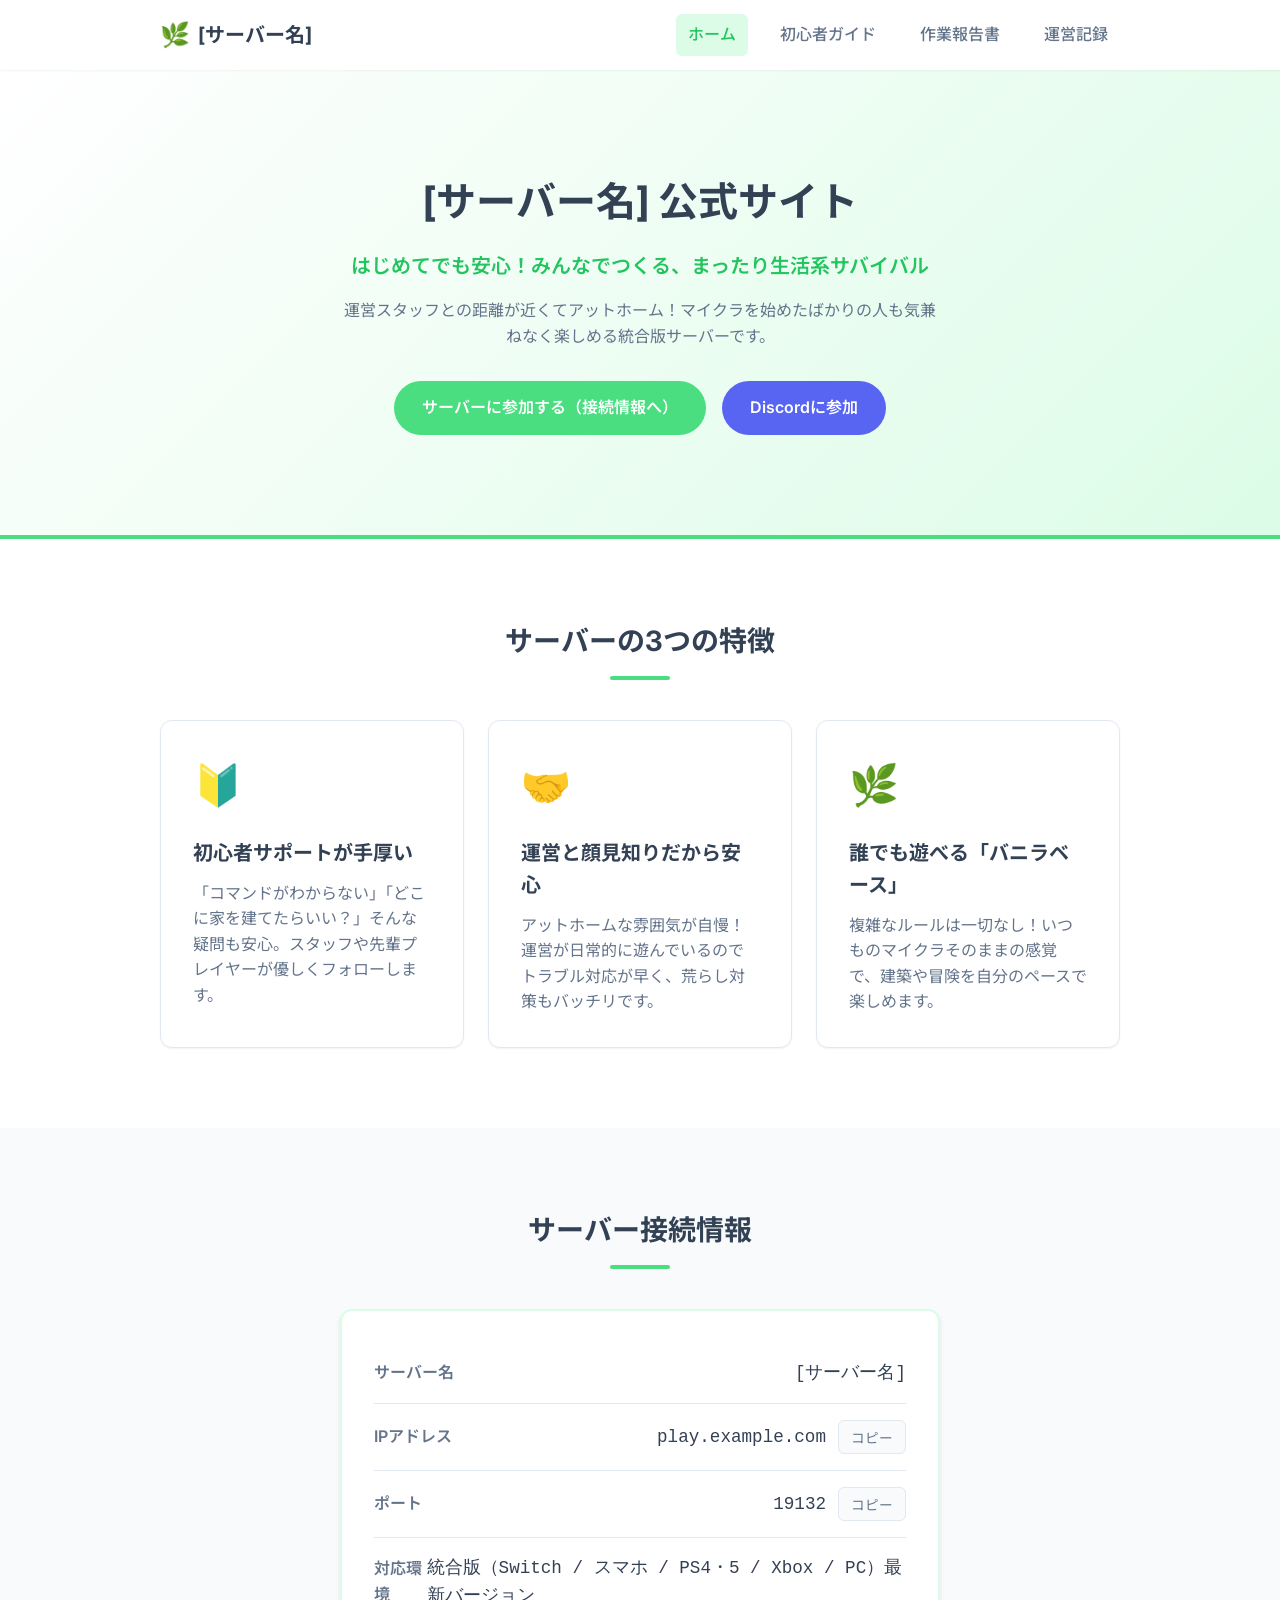
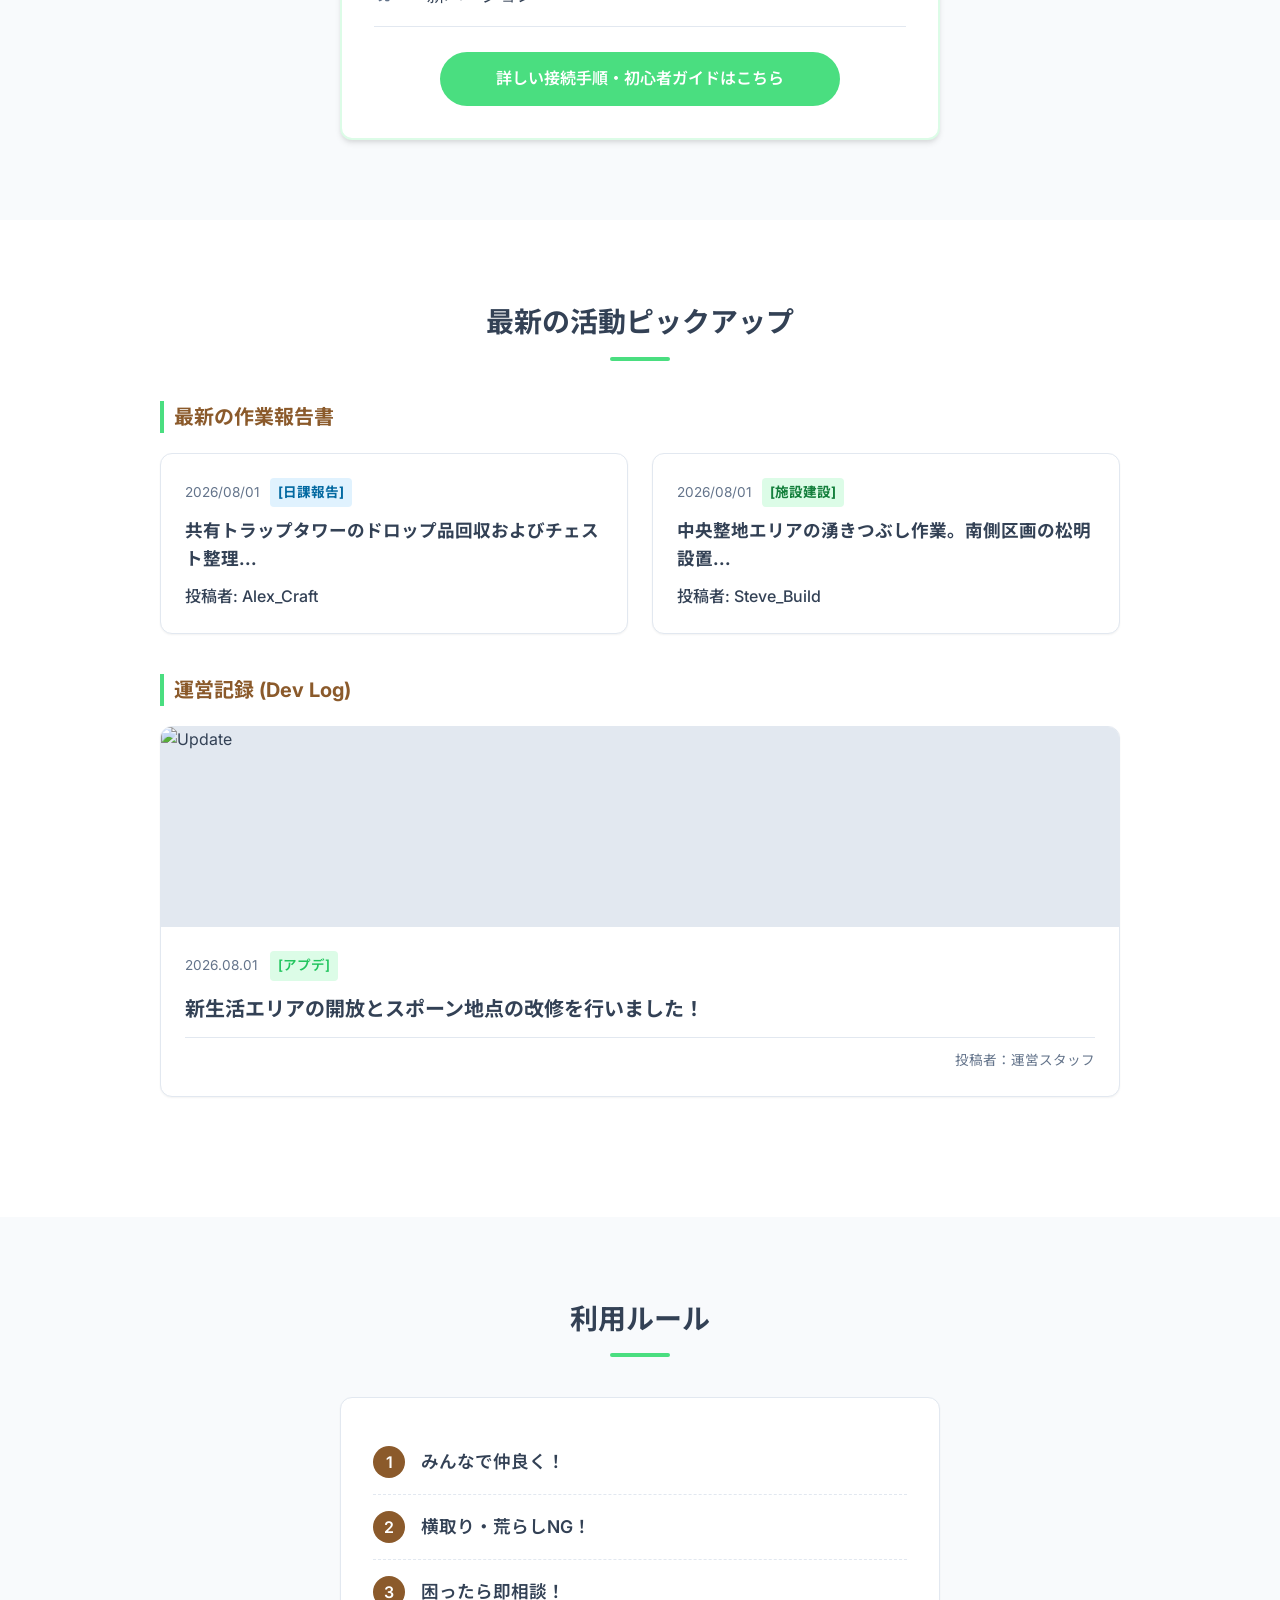
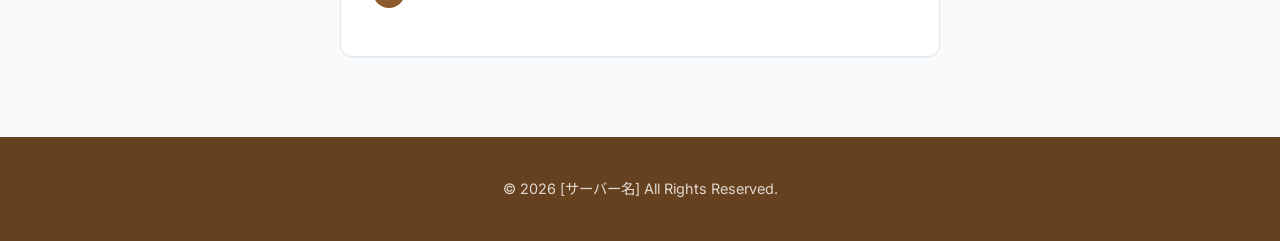
==== index.html @ a5074940 "Add files via upload" ====
<!DOCTYPE html>
<html lang="ja">
<head>
    <meta charset="UTF-8">
    <meta name="viewport" content="width=device-width, initial-scale=1.0">
    <title>[サーバー名] 公式サイト | まったり生活系サバイバル</title>
    <link rel="stylesheet" href="style.css">
</head>
<body>
    <header>
        <div class="container nav-inner">
            <a href="index.html" class="logo">
                <span class="logo-icon">🌿</span>
                [サーバー名]
            </a>
            <nav class="nav-links">
                <a href="index.html" class="active">ホーム</a>
                <a href="guide.html">初心者ガイド</a>
                <a href="report.html">作業報告書</a>
                <a href="blog.html">運営記録</a>
            </nav>
        </div>
    </header>

    <main>
        <section class="hero">
            <div class="container">
                <h1>[サーバー名] 公式サイト</h1>
                <p class="lead">はじめてでも安心！みんなでつくる、まったり生活系サバイバル</p>
                <p class="sub">運営スタッフとの距離が近くてアットホーム！マイクラを始めたばかりの人も気兼ねなく楽しめる統合版サーバーです。</p>
                <div class="hero-buttons">
                    <a href="#connection" class="btn btn-primary">サーバーに参加する（接続情報へ）</a>
                    <a href="#" class="btn btn-secondary">Discordに参加</a>
                </div>
            </div>
        </section>

        <section class="features bg-light">
            <div class="container">
                <h2 class="section-title">サーバーの3つの特徴</h2>
                <div class="grid">
                    <div class="card">
                        <div class="card-icon">🔰</div>
                        <h3>初心者サポートが手厚い</h3>
                        <p>「コマンドがわからない」「どこに家を建てたらいい？」そんな疑問も安心。スタッフや先輩プレイヤーが優しくフォローします。</p>
                    </div>
                    <div class="card">
                        <div class="card-icon">🤝</div>
                        <h3>運営と顔見知りだから安心</h3>
                        <p>アットホームな雰囲気が自慢！運営が日常的に遊んでいるのでトラブル対応が早く、荒らし対策もバッチリです。</p>
                    </div>
                    <div class="card">
                        <div class="card-icon">🌿</div>
                        <h3>誰でも遊べる「バニラベース」</h3>
                        <p>複雑なルールは一切なし！いつものマイクラそのままの感覚で、建築や冒険を自分のペースで楽しめます。</p>
                    </div>
                </div>
            </div>
        </section>

        <section id="connection">
            <div class="container">
                <h2 class="section-title">サーバー接続情報</h2>
                <div class="connection-info">
                    <div class="info-row">
                        <span class="info-label">サーバー名</span>
                        <span class="info-value">[サーバー名]</span>
                    </div>
                    <div class="info-row">
                        <span class="info-label">IPアドレス</span>
                        <span class="info-value">
                            play.example.com
                            <button class="copy-btn" onclick="copyToClipboard('play.example.com')">コピー</button>
                        </span>
                    </div>
                    <div class="info-row">
                        <span class="info-label">ポート</span>
                        <span class="info-value">
                            19132
                            <button class="copy-btn" onclick="copyToClipboard('19132')">コピー</button>
                        </span>
                    </div>
                    <div class="info-row">
                        <span class="info-label">対応環境</span>
                        <span class="info-value text-small">統合版（Switch / スマホ / PS4・5 / Xbox / PC）最新バージョン</span>
                    </div>
                    <div class="text-center" style="margin-top: 25px;">
                        <a href="guide.html" class="btn btn-primary" style="width: 100%; max-width: 400px;">詳しい接続手順・初心者ガイドはこちら</a>
                    </div>
                </div>
            </div>
        </section>

        <section class="bg-light">
            <div class="container">
                <h2 class="section-title">最新の活動ピックアップ</h2>
                
                <h3 class="subsection-title">最新の作業報告書</h3>
                <div class="grid" style="margin-bottom: 40px;">
                    <a href="report.html" class="card report-card-mini">
                        <div class="report-meta">2026/08/01 <span class="badge badge-blue">[日課報告]</span></div>
                        <h4>共有トラップタワーのドロップ品回収およびチェスト整理...</h4>
                        <div class="report-author">投稿者: Alex_Craft</div>
                    </a>
                    <a href="report.html" class="card report-card-mini">
                        <div class="report-meta">2026/08/01 <span class="badge badge-green">[施設建設]</span></div>
                        <h4>中央整地エリアの湧きつぶし作業。南側区画の松明設置...</h4>
                        <div class="report-author">投稿者: Steve_Build</div>
                    </a>
                </div>
                
                <h3 class="subsection-title">運営記録 (Dev Log)</h3>
                <div class="grid" style="margin-bottom: 40px;">
                    <a href="blog.html" class="card blog-card">
                        <img src="https://via.placeholder.com/800x400?text=Update" alt="Update" class="blog-img">
                        <div class="blog-content">
                            <div class="blog-meta">
                                <span>2026.08.01</span>
                                <span class="blog-tag">[アプデ]</span>
                            </div>
                            <h3>新生活エリアの開放とスポーン地点の改修を行いました！</h3>
                            <div class="blog-author">投稿者：運営スタッフ</div>
                        </div>
                    </a>
                </div>
            </div>
        </section>

        <section>
            <div class="container">
                <h2 class="section-title">利用ルール</h2>
                <ul class="rules-list">
                    <li><span class="rule-number">1</span>みんなで仲良く！</li>
                    <li><span class="rule-number">2</span>横取り・荒らしNG！</li>
                    <li><span class="rule-number">3</span>困ったら即相談！</li>
                </ul>
            </div>
        </section>
    </main>

    <footer>
        <div class="container">
            <p>&copy; 2026 [サーバー名] All Rights Reserved.</p>
        </div>
    </footer>

    <div id="toast">コピーしました！</div>
    <script src="main.js"></script>
</body>
</html>
---- style.css ----
@import url('https://fonts.googleapis.com/css2?family=Inter:wght@400;600;700&family=Noto+Sans+JP:wght@400;500;700&display=swap');

:root {
  --primary-color: #4ade80; 
  --primary-dark: #22c55e;
  --primary-light: #dcfce7;
  --secondary-color: #8b5a2b; 
  --secondary-dark: #66411f;
  --bg-color: #f8fafc;
  --bg-light: #ffffff;
  --text-color: #334155;
  --text-light: #64748b;
  --border-color: #e2e8f0;
  --shadow-sm: 0 1px 2px 0 rgba(0, 0, 0, 0.05);
  --shadow-md: 0 4px 6px -1px rgba(0, 0, 0, 0.1), 0 2px 4px -1px rgba(0, 0, 0, 0.06);
  --shadow-lg: 0 10px 15px -3px rgba(0, 0, 0, 0.1), 0 4px 6px -2px rgba(0, 0, 0, 0.05);
}

* {
  box-sizing: border-box;
  margin: 0;
  padding: 0;
}

body {
  font-family: 'Inter', 'Noto Sans JP', sans-serif;
  color: var(--text-color);
  background-color: var(--bg-color);
  line-height: 1.6;
}

a {
  text-decoration: none;
  color: inherit;
  transition: color 0.2s;
}

ul {
  list-style: none;
}

.text-center { text-align: center; }
.bg-light { background-color: var(--bg-light); }

.container {
  max-width: 1000px;
  margin: 0 auto;
  padding: 0 20px;
}

/* Header */
header {
  background-color: var(--bg-light);
  box-shadow: var(--shadow-sm);
  position: sticky;
  top: 0;
  z-index: 100;
}
.nav-inner {
  display: flex;
  justify-content: space-between;
  align-items: center;
  height: 70px;
}
.logo {
  font-size: 1.25rem;
  font-weight: 700;
  color: var(--text-color);
  display: flex;
  align-items: center;
  gap: 8px;
}
.logo-icon {
  font-size: 1.5rem;
}
.nav-links {
  display: flex;
  gap: 20px;
}
.nav-links a {
  font-weight: 500;
  padding: 8px 12px;
  border-radius: 6px;
  transition: all 0.2s;
  color: var(--text-light);
}
.nav-links a:hover, .nav-links a.active {
  background-color: var(--primary-light);
  color: var(--primary-dark);
}

/* Hero Section */
.hero {
  padding: 100px 20px;
  text-align: center;
  background: linear-gradient(135deg, var(--bg-light) 0%, var(--primary-light) 100%);
  border-bottom: 4px solid var(--primary-color);
}
.hero h1 {
  font-size: 2.5rem;
  color: var(--text-color);
  margin-bottom: 16px;
  font-weight: 700;
}
.hero p.lead {
  font-size: 1.25rem;
  font-weight: 600;
  color: var(--primary-dark);
  margin-bottom: 16px;
}
.hero p.sub {
  font-size: 1rem;
  color: var(--text-light);
  max-width: 600px;
  margin: 0 auto 32px;
}
.hero-buttons {
  display: flex;
  justify-content: center;
  gap: 16px;
  flex-wrap: wrap;
}

/* Page Header */
.page-header {
  padding: 60px 20px;
  text-align: center;
  background: var(--bg-light);
  border-bottom: 1px solid var(--border-color);
}
.page-header h1 {
  font-size: 2rem;
  margin-bottom: 10px;
  color: var(--secondary-color);
}
.page-header p {
  color: var(--text-light);
}

/* Buttons */
.btn {
  display: inline-block;
  padding: 14px 28px;
  border-radius: 30px;
  font-weight: 600;
  cursor: pointer;
  transition: transform 0.2s, box-shadow 0.2s, background-color 0.2s;
  border: none;
  font-size: 1rem;
}
.btn:hover {
  transform: translateY(-2px);
  box-shadow: var(--shadow-md);
}
.btn-primary {
  background-color: var(--primary-color);
  color: white;
}
.btn-primary:hover {
  background-color: var(--primary-dark);
}
.btn-secondary {
  background-color: #5865F2; /* Discord color */
  color: white;
}
.btn-secondary:hover {
  background-color: #4752c4;
}
.btn-outline {
  background-color: transparent;
  color: var(--primary-dark);
  border: 2px solid var(--primary-color);
}
.btn-outline:hover {
  background-color: var(--primary-light);
}

/* Section */
section {
  padding: 80px 0;
}
.section-title {
  text-align: center;
  font-size: 1.75rem;
  margin-bottom: 40px;
  position: relative;
  font-weight: 700;
  color: var(--text-color);
}
.section-title::after {
  content: '';
  display: block;
  width: 60px;
  height: 4px;
  background-color: var(--primary-color);
  margin: 12px auto 0;
  border-radius: 2px;
}
.subsection-title {
  font-size: 1.25rem;
  margin-bottom: 20px;
  color: var(--secondary-color);
  border-left: 4px solid var(--primary-color);
  padding-left: 10px;
}

/* Grid & Cards */
.grid {
  display: grid;
  grid-template-columns: repeat(auto-fit, minmax(280px, 1fr));
  gap: 24px;
}
.card {
  background: var(--bg-light);
  border-radius: 12px;
  padding: 32px;
  box-shadow: var(--shadow-sm);
  border: 1px solid var(--border-color);
  transition: transform 0.2s, box-shadow 0.2s;
}
.card:hover {
  transform: translateY(-4px);
  box-shadow: var(--shadow-lg);
}
.card-icon {
  font-size: 2.5rem;
  margin-bottom: 20px;
}
.card h3 {
  font-size: 1.25rem;
  margin-bottom: 12px;
  color: var(--text-color);
}
.card p {
  color: var(--text-light);
}

/* Connection Info */
.connection-info {
  background: var(--bg-light);
  border-radius: 12px;
  padding: 32px;
  box-shadow: var(--shadow-md);
  max-width: 600px;
  margin: 0 auto;
  border: 2px solid var(--primary-light);
}
.info-row {
  display: flex;
  justify-content: space-between;
  align-items: center;
  padding: 16px 0;
  border-bottom: 1px solid var(--border-color);
}
.info-row:last-child {
  border-bottom: none;
}
.info-label {
  font-weight: 600;
  color: var(--text-light);
}
.info-value {
  display: flex;
  align-items: center;
  gap: 12px;
  font-family: monospace;
  font-size: 1.1rem;
  color: var(--text-color);
}
.copy-btn {
  background: var(--bg-color);
  border: 1px solid var(--border-color);
  padding: 6px 12px;
  border-radius: 6px;
  cursor: pointer;
  font-size: 0.85rem;
  color: var(--text-light);
  font-family: 'Inter', 'Noto Sans JP', sans-serif;
  transition: all 0.2s;
}
.copy-btn:hover {
  background: var(--primary-light);
  color: var(--primary-dark);
  border-color: var(--primary-color);
}

/* Rules */
.rules-list {
  max-width: 600px;
  margin: 0 auto;
  background: var(--bg-light);
  border-radius: 12px;
  padding: 32px;
  box-shadow: var(--shadow-sm);
  border: 1px solid var(--border-color);
}
.rules-list li {
  font-size: 1.1rem;
  font-weight: 600;
  padding: 16px 0;
  border-bottom: 1px dashed var(--border-color);
  display: flex;
  align-items: center;
  gap: 16px;
}
.rules-list li:last-child {
  border-bottom: none;
}
.rule-number {
  background: var(--secondary-color);
  color: white;
  width: 32px;
  height: 32px;
  display: flex;
  align-items: center;
  justify-content: center;
  border-radius: 50%;
  font-size: 1rem;
  flex-shrink: 0;
}

/* Step list in Guide */
.step-list {
  max-width: 700px;
  margin: 0 auto;
}
.step-item {
  display: flex;
  gap: 24px;
  margin-bottom: 30px;
}
.step-number {
  font-size: 1.25rem;
  font-weight: 700;
  color: white;
  background-color: var(--primary-color);
  padding: 8px 16px;
  border-radius: 8px;
  height: fit-content;
  white-space: nowrap;
}
.step-content h3 {
  margin-top: 0;
  margin-bottom: 8px;
}

/* Blog Cards */
.blog-card {
  display: flex;
  flex-direction: column;
  padding: 0;
  overflow: hidden;
}
.blog-img {
  width: 100%;
  height: 200px;
  object-fit: cover;
  background-color: var(--border-color);
}
.blog-content {
  padding: 24px;
  display: flex;
  flex-direction: column;
  flex-grow: 1;
}
.blog-meta {
  display: flex;
  align-items: center;
  gap: 12px;
  font-size: 0.85rem;
  color: var(--text-light);
  margin-bottom: 12px;
}
.blog-tag {
  background: var(--primary-light);
  padding: 4px 8px;
  border-radius: 4px;
  color: var(--primary-dark);
  font-weight: 600;
}
.blog-excerpt {
  margin-bottom: 16px;
  flex-grow: 1;
}
.blog-author {
  font-size: 0.85rem;
  color: var(--text-light);
  text-align: right;
  margin-top: auto;
  border-top: 1px solid var(--border-color);
  padding-top: 12px;
}

/* Daily Reports UI */
.post-form-card {
  background: var(--bg-light);
  border-radius: 12px;
  padding: 32px;
  box-shadow: var(--shadow-sm);
  border: 1px solid var(--border-color);
  max-width: 800px;
  margin: 0 auto;
}
.form-title {
  text-align: center;
  margin-bottom: 24px;
  color: var(--text-color);
}
.form-group-row {
  display: flex;
  gap: 20px;
  margin-bottom: 20px;
}
.form-group {
  margin-bottom: 20px;
}
.form-group label {
  display: block;
  font-weight: 600;
  margin-bottom: 8px;
  color: var(--text-color);
}
.form-group input, .form-group select, .form-group textarea {
  width: 100%;
  padding: 12px;
  border: 1px solid var(--border-color);
  border-radius: 8px;
  font-family: inherit;
  font-size: 1rem;
}
.form-group input:focus, .form-group select:focus, .form-group textarea:focus {
  outline: none;
  border-color: var(--primary-color);
  box-shadow: 0 0 0 3px var(--primary-light);
}
.upload-btn {
  border: 2px dashed var(--border-color);
  border-radius: 8px;
  padding: 12px;
  text-align: center;
  color: var(--text-light);
  cursor: pointer;
  background-color: var(--bg-color);
  transition: all 0.2s;
  height: 100%;
  display: flex;
  align-items: center;
  justify-content: center;
}
.upload-btn:hover {
  border-color: var(--primary-color);
  background-color: var(--primary-light);
  color: var(--primary-dark);
}

/* Report Log List */
.report-list {
  display: flex;
  flex-direction: column;
  gap: 16px;
  max-width: 800px;
  margin: 0 auto;
}
.report-row {
  background: var(--bg-light);
  border-left: 4px solid var(--primary-color);
  border-radius: 8px;
  padding: 20px;
  box-shadow: var(--shadow-sm);
  border: 1px solid var(--border-color);
}
.report-header {
  display: flex;
  align-items: center;
  gap: 12px;
  margin-bottom: 12px;
  flex-wrap: wrap;
}
.report-date {
  font-weight: 600;
  color: var(--text-light);
  font-family: monospace;
}
.badge {
  padding: 4px 8px;
  border-radius: 4px;
  font-size: 0.85rem;
  font-weight: bold;
}
.badge-blue { background-color: #e0f2fe; color: #0369a1; }
.badge-green { background-color: #dcfce7; color: #15803d; }
.badge-orange { background-color: #ffedd5; color: #c2410c; }
.report-author {
  font-weight: 500;
  margin-left: auto;
}
.report-status {
  padding: 4px 10px;
  border-radius: 20px;
  font-size: 0.85rem;
  font-weight: bold;
}
.status-complete { background-color: var(--primary-dark); color: white; }
.status-progress { background-color: #f59e0b; color: white; }
.report-body {
  color: var(--text-color);
}

.report-card-mini {
  padding: 24px;
}
.report-card-mini .report-meta {
  display: flex;
  align-items: center;
  gap: 10px;
  font-size: 0.85rem;
  color: var(--text-light);
  margin-bottom: 10px;
}
.report-card-mini h4 {
  font-size: 1.1rem;
  margin-bottom: 10px;
}

/* Toast */
#toast {
  visibility: hidden;
  min-width: 250px;
  background-color: var(--text-color);
  color: #fff;
  text-align: center;
  border-radius: 30px;
  padding: 16px 24px;
  position: fixed;
  z-index: 1000;
  left: 50%;
  bottom: 30px;
  transform: translateX(-50%);
  font-size: 0.9rem;
  font-weight: 600;
  box-shadow: var(--shadow-lg);
  opacity: 0;
  transition: opacity 0.3s, bottom 0.3s, visibility 0.3s;
}
#toast.show {
  visibility: visible;
  opacity: 1;
  bottom: 50px;
}

/* Footer */
footer {
  background-color: var(--secondary-dark);
  color: white;
  text-align: center;
  padding: 40px 20px;
}
footer p {
  opacity: 0.8;
  font-size: 0.9rem;
}

/* Responsive */
@media (max-width: 768px) {
  .nav-inner {
    flex-direction: column;
    height: auto;
    padding: 16px 0;
    gap: 16px;
  }
  .hero h1 {
    font-size: 2rem;
  }
  .info-row {
    flex-direction: column;
    align-items: flex-start;
    gap: 8px;
  }
  .form-group-row {
    flex-direction: column;
    gap: 0;
  }
  .report-header {
    flex-direction: column;
    align-items: flex-start;
  }
  .report-author {
    margin-left: 0;
  }
}
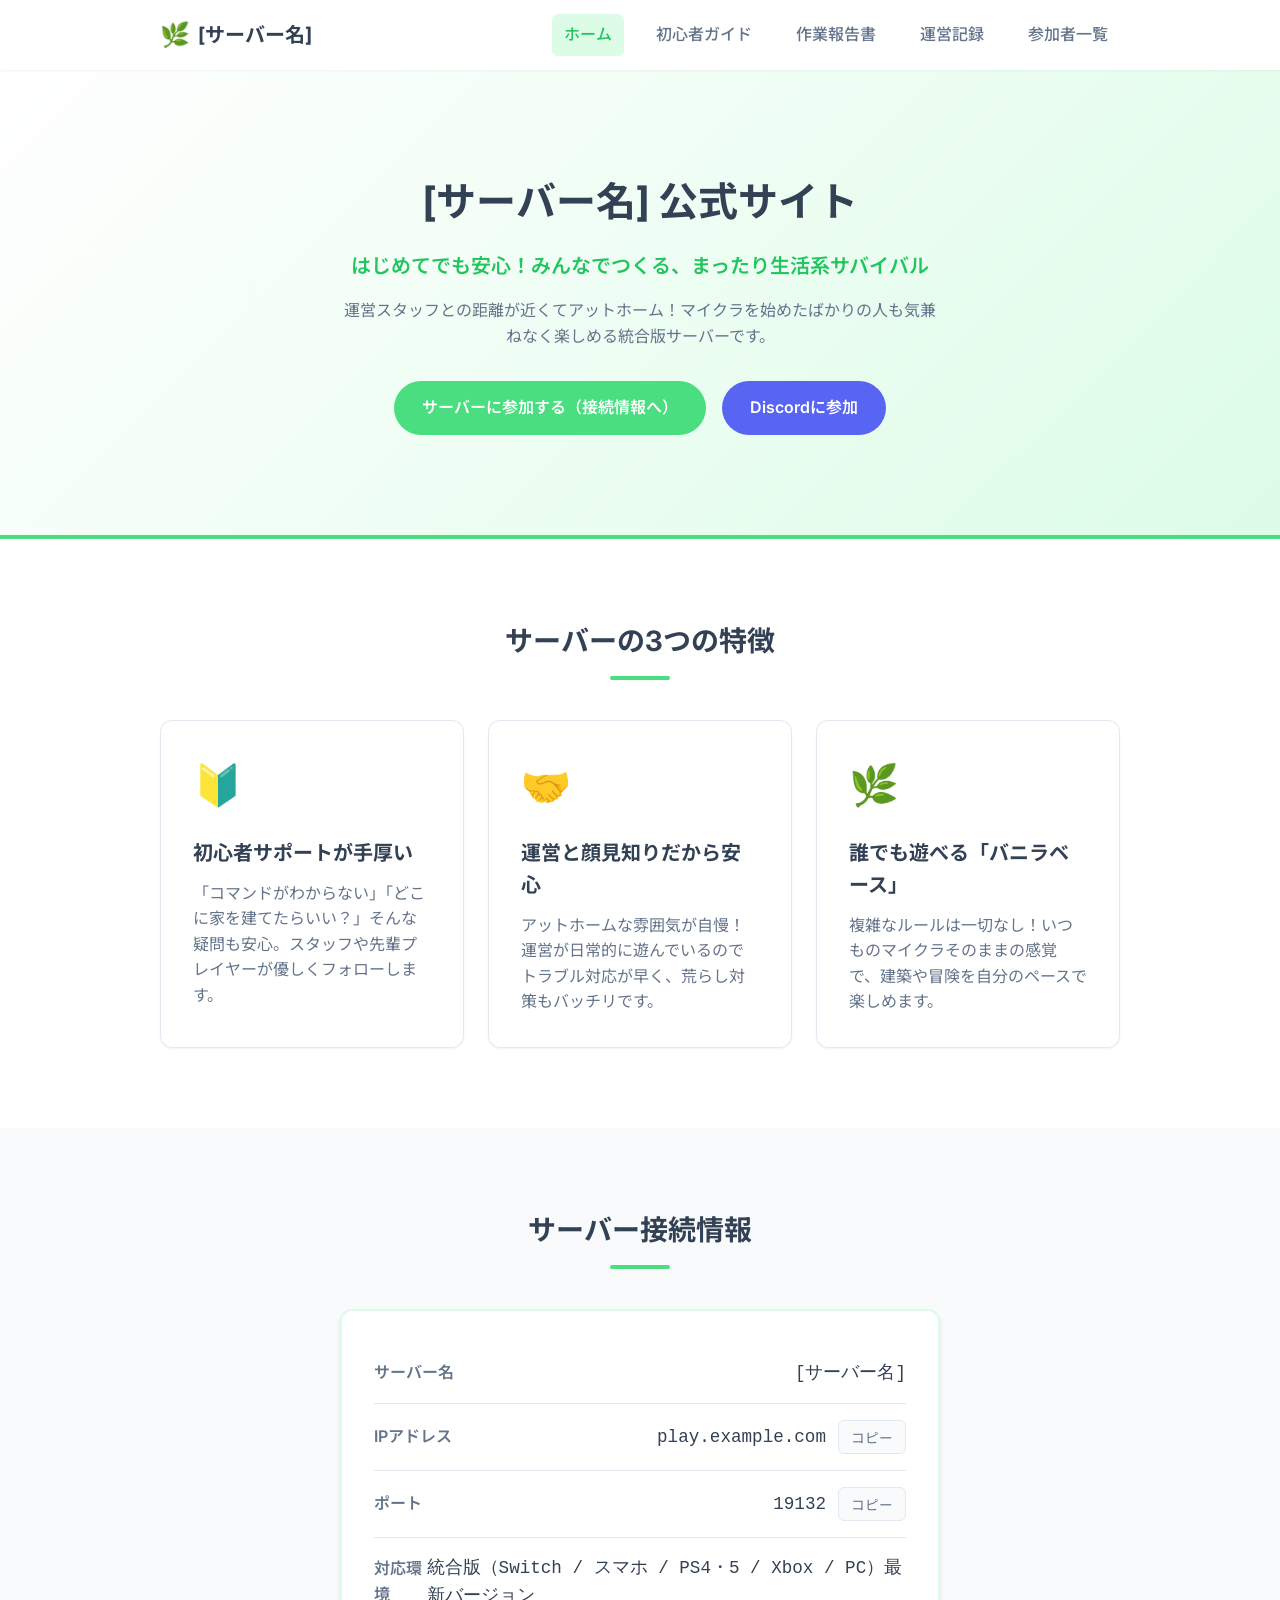
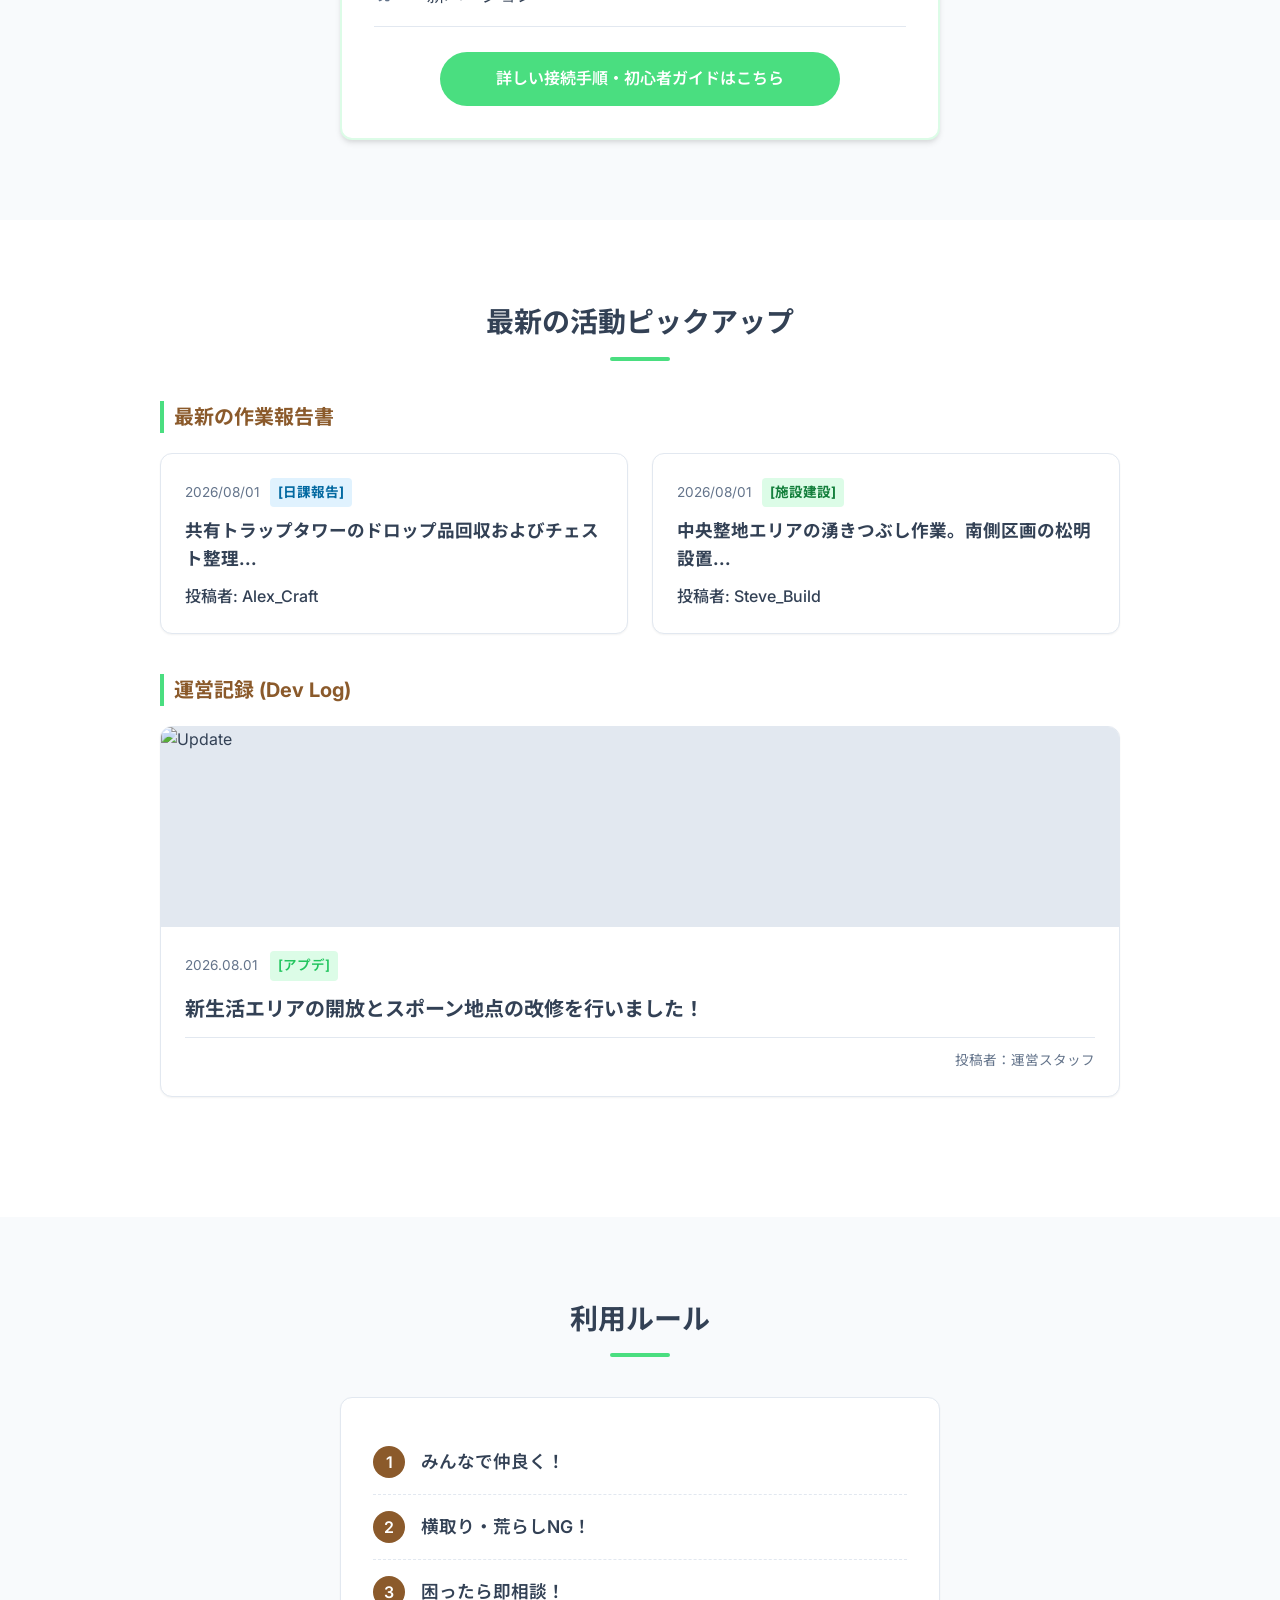
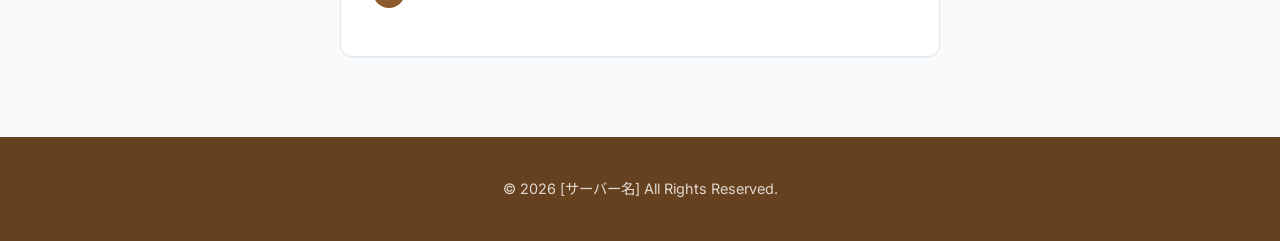
==== commit 9554fa82: "Add files via upload" ====
--- a/index.html
+++ b/index.html
@@ -1,6 +1,7 @@
 <!DOCTYPE html>
 <html lang="ja">
 <head>
+    <meta name="robots" content="noindex, nofollow">
     <meta charset="UTF-8">
     <meta name="viewport" content="width=device-width, initial-scale=1.0">
     <title>[サーバー名] 公式サイト | まったり生活系サバイバル</title>
@@ -18,6 +19,7 @@
                 <a href="guide.html">初心者ガイド</a>
                 <a href="report.html">作業報告書</a>
                 <a href="blog.html">運営記録</a>
+                <a href="members.html">参加者一覧</a>
             </nav>
         </div>
     </header>
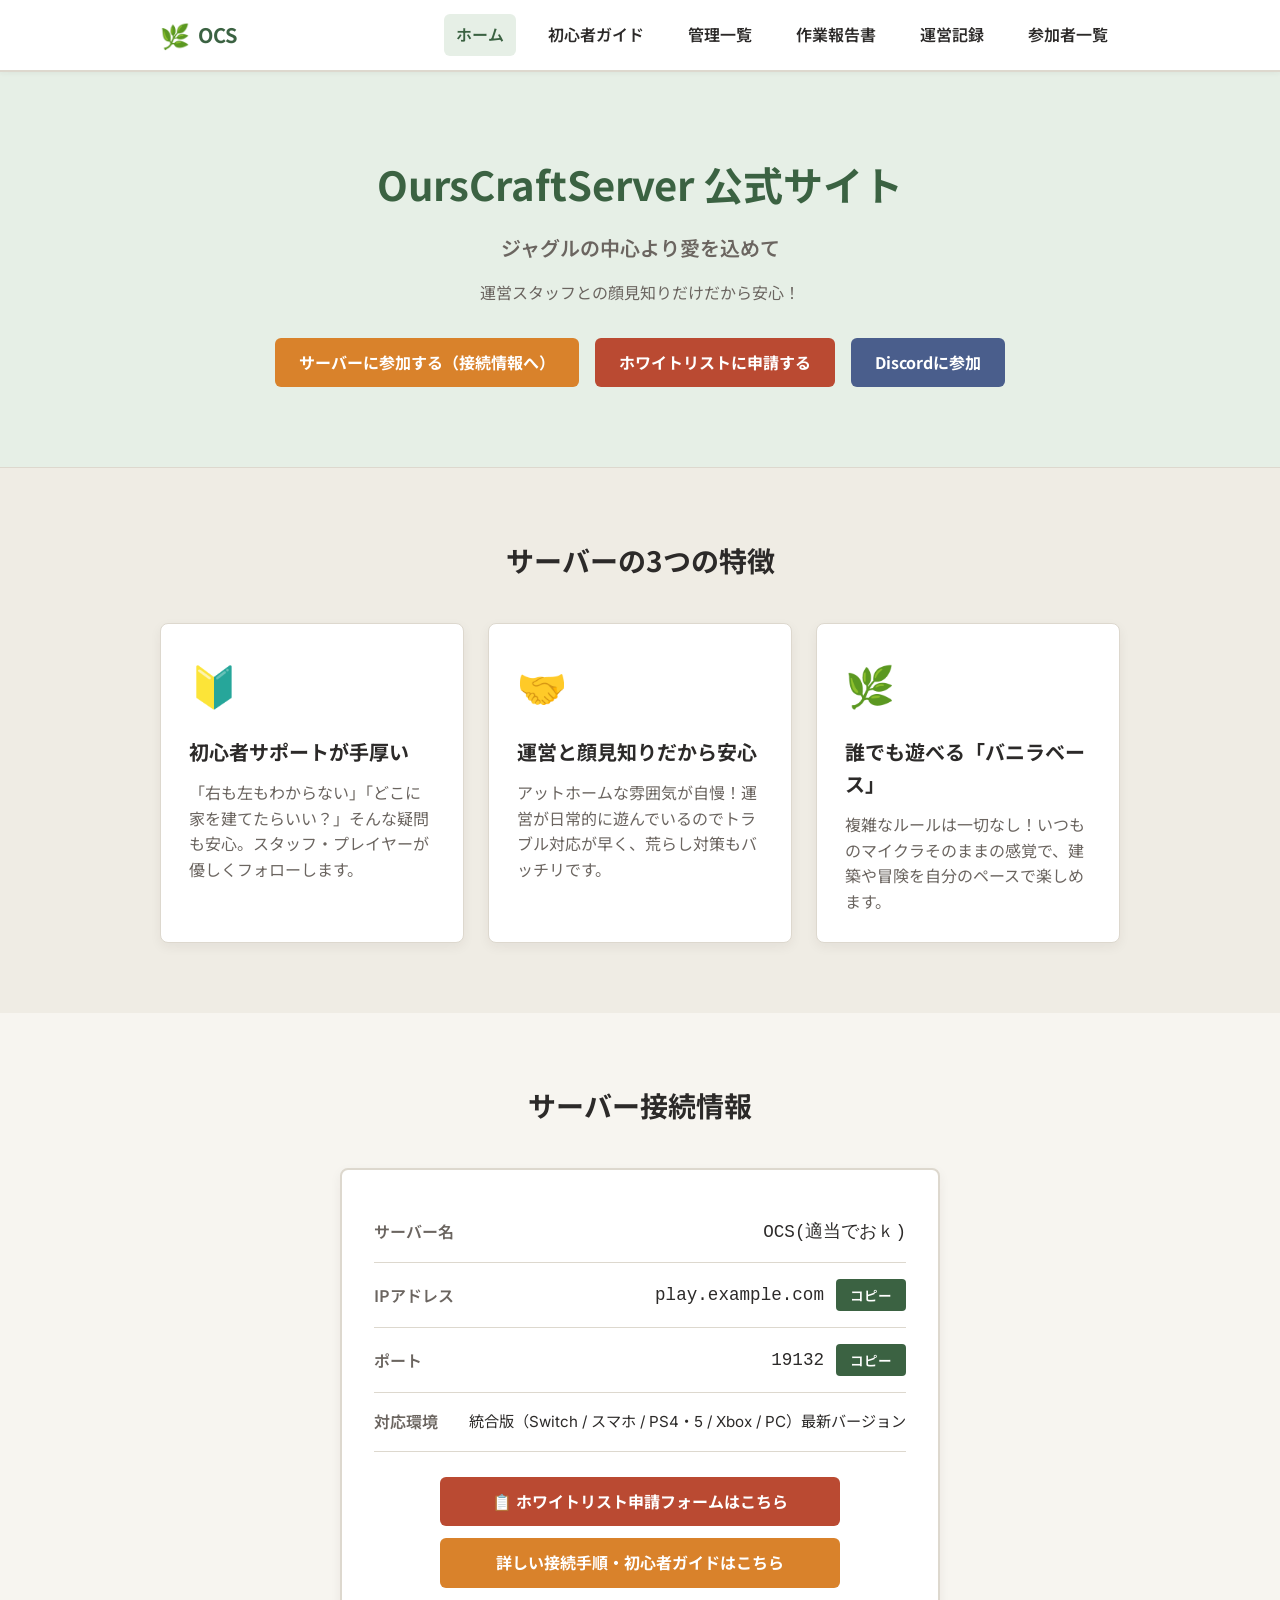
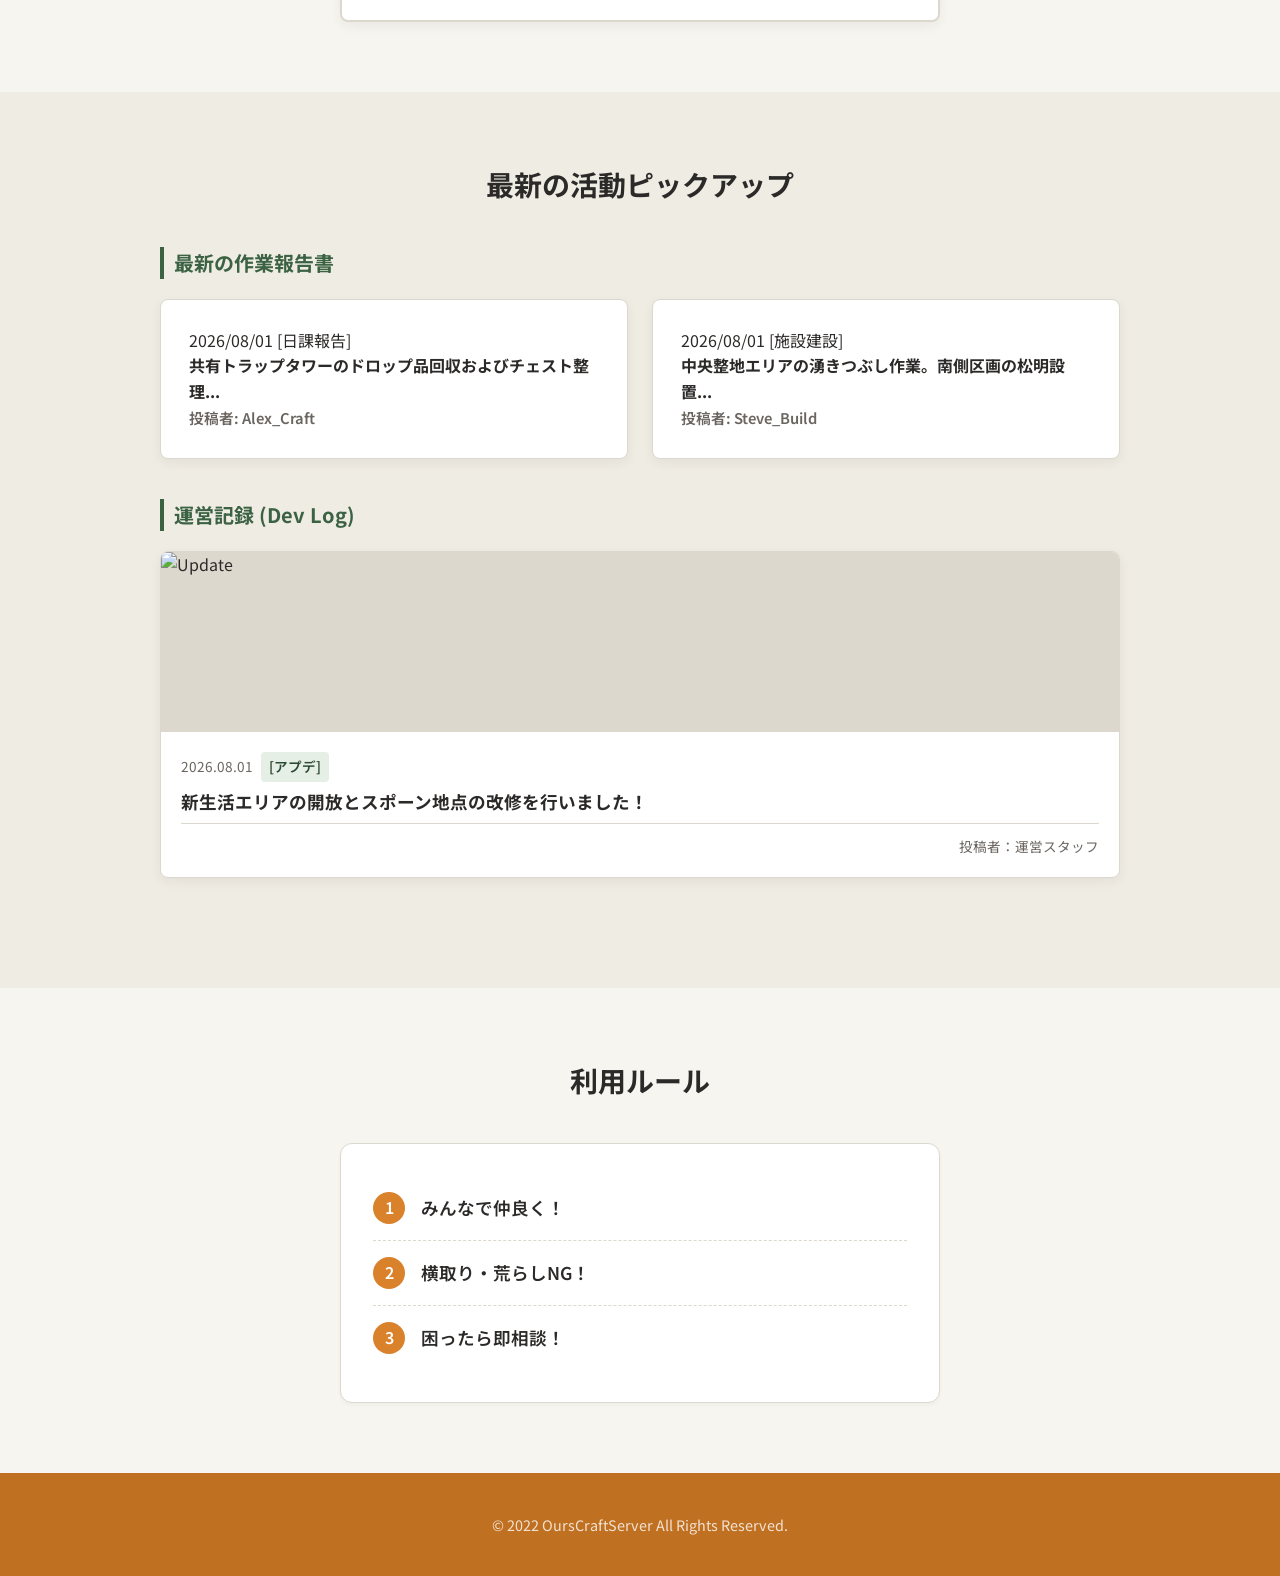
==== commit 12ee3b84: "Add files via upload" ====
--- a/index.html
+++ b/index.html
@@ -1,22 +1,25 @@
 <!DOCTYPE html>
 <html lang="ja">
+
 <head>
     <meta name="robots" content="noindex, nofollow">
     <meta charset="UTF-8">
     <meta name="viewport" content="width=device-width, initial-scale=1.0">
-    <title>[サーバー名] 公式サイト | まったり生活系サバイバル</title>
+    <title>OCS 公式サイト | まったり生活系サバイバル</title>
     <link rel="stylesheet" href="style.css">
 </head>
+
 <body>
     <header>
         <div class="container nav-inner">
             <a href="index.html" class="logo">
                 <span class="logo-icon">🌿</span>
-                [サーバー名]
+                OCS
             </a>
             <nav class="nav-links">
                 <a href="index.html" class="active">ホーム</a>
                 <a href="guide.html">初心者ガイド</a>
+                <a href="facilities.html">管理一覧</a>
                 <a href="report.html">作業報告書</a>
                 <a href="blog.html">運営記録</a>
                 <a href="members.html">参加者一覧</a>
@@ -27,11 +30,13 @@
     <main>
         <section class="hero">
             <div class="container">
-                <h1>[サーバー名] 公式サイト</h1>
-                <p class="lead">はじめてでも安心！みんなでつくる、まったり生活系サバイバル</p>
-                <p class="sub">運営スタッフとの距離が近くてアットホーム！マイクラを始めたばかりの人も気兼ねなく楽しめる統合版サーバーです。</p>
+                <h1>OursCraftServer 公式サイト</h1>
+                <p class="lead">ジャグルの中心より愛を込めて</p>
+                <p class="sub">運営スタッフとの顔見知りだけだから安心！</p>
                 <div class="hero-buttons">
                     <a href="#connection" class="btn btn-primary">サーバーに参加する（接続情報へ）</a>
+                    <a href="https://forms.gle/your-form-url" target="_blank" rel="noopener noreferrer"
+                        class="btn btn-whitelist">ホワイトリストに申請する</a>
                     <a href="#" class="btn btn-secondary">Discordに参加</a>
                 </div>
             </div>
@@ -44,7 +49,7 @@
                     <div class="card">
                         <div class="card-icon">🔰</div>
                         <h3>初心者サポートが手厚い</h3>
-                        <p>「コマンドがわからない」「どこに家を建てたらいい？」そんな疑問も安心。スタッフや先輩プレイヤーが優しくフォローします。</p>
+                        <p>「右も左もわからない」「どこに家を建てたらいい？」そんな疑問も安心。スタッフ・プレイヤーが優しくフォローします。</p>
                     </div>
                     <div class="card">
                         <div class="card-icon">🤝</div>
@@ -66,7 +71,7 @@
                 <div class="connection-info">
                     <div class="info-row">
                         <span class="info-label">サーバー名</span>
-                        <span class="info-value">[サーバー名]</span>
+                        <span class="info-value">OCS(適当でおｋ)</span>
                     </div>
                     <div class="info-row">
                         <span class="info-label">IPアドレス</span>
@@ -86,8 +91,12 @@
                         <span class="info-label">対応環境</span>
                         <span class="info-value text-small">統合版（Switch / スマホ / PS4・5 / Xbox / PC）最新バージョン</span>
                     </div>
-                    <div class="text-center" style="margin-top: 25px;">
-                        <a href="guide.html" class="btn btn-primary" style="width: 100%; max-width: 400px;">詳しい接続手順・初心者ガイドはこちら</a>
+                    <div class="text-center"
+                        style="margin-top: 25px; display: flex; flex-direction: column; gap: 12px; align-items: center;">
+                        <a href="https://forms.gle/your-form-url" target="_blank" rel="noopener noreferrer"
+                            class="btn btn-whitelist" style="width: 100%; max-width: 400px;">📋 ホワイトリスト申請フォームはこちら</a>
+                        <a href="guide.html" class="btn btn-primary"
+                            style="width: 100%; max-width: 400px;">詳しい接続手順・初心者ガイドはこちら</a>
                     </div>
                 </div>
             </div>
@@ -96,7 +105,7 @@
         <section class="bg-light">
             <div class="container">
                 <h2 class="section-title">最新の活動ピックアップ</h2>
-                
+
                 <h3 class="subsection-title">最新の作業報告書</h3>
                 <div class="grid" style="margin-bottom: 40px;">
                     <a href="report.html" class="card report-card-mini">
@@ -110,10 +119,10 @@
                         <div class="report-author">投稿者: Steve_Build</div>
                     </a>
                 </div>
-                
+
                 <h3 class="subsection-title">運営記録 (Dev Log)</h3>
                 <div class="grid" style="margin-bottom: 40px;">
-                    <a href="blog.html" class="card blog-card">
+                    <a href="blog-detail.html?id=1" class="card blog-card">
                         <img src="https://via.placeholder.com/800x400?text=Update" alt="Update" class="blog-img">
                         <div class="blog-content">
                             <div class="blog-meta">
@@ -142,11 +151,12 @@
 
     <footer>
         <div class="container">
-            <p>&copy; 2026 [サーバー名] All Rights Reserved.</p>
+            <p>&copy; 2022 OursCraftServer All Rights Reserved.</p>
         </div>
     </footer>
 
     <div id="toast">コピーしました！</div>
     <script src="main.js"></script>
 </body>
-</html>
+
+</html>
--- a/style.css
+++ b/style.css
@@ -1,19 +1,42 @@
 @import url('https://fonts.googleapis.com/css2?family=Inter:wght@400;600;700&family=Noto+Sans+JP:wght@400;500;700&display=swap');
 
+@import url('https://fonts.googleapis.com/css2?family=Inter:wght@400;600;700&family=Noto+Sans+JP:wght@400;500;700&display=swap');
+
+/* ==========================================
+   カラー変数設定 (AI感を消す自然なアースカラー)
+   ========================================== */
 :root {
-  --primary-color: #4ade80; 
-  --primary-dark: #22c55e;
-  --primary-light: #dcfce7;
-  --secondary-color: #8b5a2b; 
-  --secondary-dark: #66411f;
-  --bg-color: #f8fafc;
-  --bg-light: #ffffff;
-  --text-color: #334155;
-  --text-light: #64748b;
-  --border-color: #e2e8f0;
-  --shadow-sm: 0 1px 2px 0 rgba(0, 0, 0, 0.05);
-  --shadow-md: 0 4px 6px -1px rgba(0, 0, 0, 0.1), 0 2px 4px -1px rgba(0, 0, 0, 0.06);
-  --shadow-lg: 0 10px 15px -3px rgba(0, 0, 0, 0.1), 0 4px 6px -2px rgba(0, 0, 0, 0.05);
+  /* 背景色 */
+  --bg-color: #F7F5F0;        /* 羊毛のようなオフホワイト */
+  --bg-main: #F7F5F0;
+  --bg-light: #FFFFFF;        /* カードはクリーンな白 */
+  --bg-section: #EFECE4;     /* セクション背景（bg-light用） */
+  
+  /* 文字色 */
+  --text-color: #2C2A29;     /* 焦げ茶に近いソフトな黒 */
+  --text-primary: #2C2A29;
+  --text-light: #6B6560;     /* 補足用（日付や投稿者） */
+  --text-muted: #6B6560;
+  
+  /* ブランド＆アクセント */
+  --primary-color: #3B6242;   /* 🌿 テーマのフォレストグリーン */
+  --primary-dark: #2A4830;
+  --primary-light: #E6EFE6;
+  --color-forest: #3B6242;
+  
+  --secondary-color: #D9822B; /* 松明のようなアンバーオレンジ 🔥 */
+  --secondary-dark: #C07021;
+  --color-torch: #D9822B;
+  
+  --color-brick: #BA4A32;    /* テラコッタ・レンガ色 🧱 */
+  --color-discord: #4A5E8C;  /* 落ち着いたDiscordカラー 💬 */
+  
+  /* パーツ */
+  --border-color: #DDD8CE;   /* 柔らかい境界線 */
+  --shadow-sm: 0 2px 4px rgba(44, 42, 41, 0.04);
+  --shadow-md: 0 4px 12px rgba(44, 42, 41, 0.06);
+  --shadow-lg: 0 8px 20px rgba(44, 42, 41, 0.10);
+  --shadow-soft: 0 4px 12px rgba(44, 42, 41, 0.06);
 }
 
 * {
@@ -23,9 +46,9 @@
 }
 
 body {
-  font-family: 'Inter', 'Noto Sans JP', sans-serif;
-  color: var(--text-color);
-  background-color: var(--bg-color);
+  font-family: 'Noto Sans JP', "Helvetica Neue", Arial, sans-serif;
+  color: var(--text-primary);
+  background-color: var(--bg-main);
   line-height: 1.6;
 }
 
@@ -40,7 +63,7 @@
 }
 
 .text-center { text-align: center; }
-.bg-light { background-color: var(--bg-light); }
+.bg-light { background-color: var(--bg-section); }
 
 .container {
   max-width: 1000px;
@@ -50,7 +73,8 @@
 
 /* Header */
 header {
-  background-color: var(--bg-light);
+  background-color: #FFFFFF;
+  border-bottom: 2px solid var(--border-color);
   box-shadow: var(--shadow-sm);
   position: sticky;
   top: 0;
@@ -65,7 +89,7 @@
 .logo {
   font-size: 1.25rem;
   font-weight: 700;
-  color: var(--text-color);
+  color: var(--color-forest);
   display: flex;
   align-items: center;
   gap: 8px;
@@ -78,39 +102,39 @@
   gap: 20px;
 }
 .nav-links a {
-  font-weight: 500;
+  font-weight: 600;
   padding: 8px 12px;
   border-radius: 6px;
   transition: all 0.2s;
-  color: var(--text-light);
+  color: var(--text-primary);
 }
 .nav-links a:hover, .nav-links a.active {
   background-color: var(--primary-light);
-  color: var(--primary-dark);
+  color: var(--color-forest);
 }
 
 /* Hero Section */
 .hero {
-  padding: 100px 20px;
+  padding: 80px 20px;
   text-align: center;
-  background: linear-gradient(135deg, var(--bg-light) 0%, var(--primary-light) 100%);
-  border-bottom: 4px solid var(--primary-color);
+  background: #E6EFE6;
+  border-bottom: 1px solid var(--border-color);
 }
 .hero h1 {
   font-size: 2.5rem;
-  color: var(--text-color);
+  color: var(--color-forest);
   margin-bottom: 16px;
   font-weight: 700;
 }
 .hero p.lead {
   font-size: 1.25rem;
   font-weight: 600;
-  color: var(--primary-dark);
+  color: var(--text-muted);
   margin-bottom: 16px;
 }
 .hero p.sub {
   font-size: 1rem;
-  color: var(--text-light);
+  color: var(--text-muted);
   max-width: 600px;
   margin: 0 auto 32px;
 }
@@ -123,61 +147,70 @@
 
 /* Page Header */
 .page-header {
-  padding: 60px 20px;
+  padding: 50px 20px;
   text-align: center;
-  background: var(--bg-light);
+  background: #FFFFFF;
   border-bottom: 1px solid var(--border-color);
 }
 .page-header h1 {
   font-size: 2rem;
   margin-bottom: 10px;
-  color: var(--secondary-color);
+  color: var(--color-forest);
+  font-weight: 700;
 }
 .page-header p {
-  color: var(--text-light);
-}
-
-/* Buttons */
+  color: var(--text-muted);
+}
+
+/* Buttons (マイクラらしい角丸 6px に調整) */
 .btn {
   display: inline-block;
-  padding: 14px 28px;
-  border-radius: 30px;
-  font-weight: 600;
+  padding: 12px 24px;
+  border-radius: 6px;
+  font-weight: 700;
   cursor: pointer;
-  transition: transform 0.2s, box-shadow 0.2s, background-color 0.2s;
+  transition: all 0.2s ease;
   border: none;
   font-size: 1rem;
+  text-decoration: none;
 }
 .btn:hover {
-  transform: translateY(-2px);
+  transform: translateY(-1px);
   box-shadow: var(--shadow-md);
 }
 .btn-primary {
-  background-color: var(--primary-color);
-  color: white;
+  background-color: var(--color-torch);
+  color: #FFFFFF;
 }
 .btn-primary:hover {
-  background-color: var(--primary-dark);
+  background-color: #C07021;
 }
 .btn-secondary {
-  background-color: #5865F2; /* Discord color */
-  color: white;
+  background-color: var(--color-discord);
+  color: #FFFFFF;
 }
 .btn-secondary:hover {
-  background-color: #4752c4;
+  background-color: #3B4B70;
 }
 .btn-outline {
   background-color: transparent;
-  color: var(--primary-dark);
-  border: 2px solid var(--primary-color);
+  color: var(--color-forest);
+  border: 2px solid var(--color-forest);
 }
 .btn-outline:hover {
   background-color: var(--primary-light);
 }
+.btn-whitelist {
+  background-color: var(--color-brick);
+  color: #FFFFFF;
+}
+.btn-whitelist:hover {
+  background-color: #A03B25;
+}
 
 /* Section */
 section {
-  padding: 80px 0;
+  padding: 70px 0;
 }
 .section-title {
   text-align: center;
@@ -185,22 +218,13 @@
   margin-bottom: 40px;
   position: relative;
   font-weight: 700;
-  color: var(--text-color);
-}
-.section-title::after {
-  content: '';
-  display: block;
-  width: 60px;
-  height: 4px;
-  background-color: var(--primary-color);
-  margin: 12px auto 0;
-  border-radius: 2px;
+  color: var(--text-primary);
 }
 .subsection-title {
   font-size: 1.25rem;
   margin-bottom: 20px;
-  color: var(--secondary-color);
-  border-left: 4px solid var(--primary-color);
+  color: var(--color-forest);
+  border-left: 4px solid var(--color-forest);
   padding-left: 10px;
 }
 
@@ -212,15 +236,10 @@
 }
 .card {
   background: var(--bg-light);
-  border-radius: 12px;
-  padding: 32px;
-  box-shadow: var(--shadow-sm);
+  border-radius: 8px;
+  padding: 28px;
+  box-shadow: var(--shadow-soft);
   border: 1px solid var(--border-color);
-  transition: transform 0.2s, box-shadow 0.2s;
-}
-.card:hover {
-  transform: translateY(-4px);
-  box-shadow: var(--shadow-lg);
 }
 .card-icon {
   font-size: 2.5rem;
@@ -229,21 +248,22 @@
 .card h3 {
   font-size: 1.25rem;
   margin-bottom: 12px;
-  color: var(--text-color);
+  color: var(--text-primary);
 }
 .card p {
-  color: var(--text-light);
+  color: var(--text-muted);
 }
 
 /* Connection Info */
 .connection-info {
   background: var(--bg-light);
-  border-radius: 12px;
+  border-radius: 8px;
   padding: 32px;
-  box-shadow: var(--shadow-md);
+  box-shadow: var(--shadow-soft);
   max-width: 600px;
   margin: 0 auto;
-  border: 2px solid var(--primary-light);
+  border: 2px solid var(--border-color);
+  overflow-x: auto;
 }
 .info-row {
   display: flex;
@@ -257,7 +277,9 @@
 }
 .info-label {
   font-weight: 600;
-  color: var(--text-light);
+  color: var(--text-muted);
+  white-space: nowrap;
+  flex-shrink: 0;
 }
 .info-value {
   display: flex;
@@ -265,23 +287,28 @@
   gap: 12px;
   font-family: monospace;
   font-size: 1.1rem;
-  color: var(--text-color);
+  color: var(--text-primary);
+  word-break: break-word;
+}
+.info-value.text-small {
+  font-size: 0.95rem;
+  font-family: 'Inter', 'Noto Sans JP', sans-serif;
+  white-space: normal;
 }
 .copy-btn {
-  background: var(--bg-color);
-  border: 1px solid var(--border-color);
-  padding: 6px 12px;
-  border-radius: 6px;
+  background-color: var(--color-forest);
+  color: #FFFFFF;
+  border: none;
+  padding: 6px 14px;
+  border-radius: 4px;
   cursor: pointer;
   font-size: 0.85rem;
-  color: var(--text-light);
+  font-weight: 600;
   font-family: 'Inter', 'Noto Sans JP', sans-serif;
-  transition: all 0.2s;
+  transition: opacity 0.2s;
 }
 .copy-btn:hover {
-  background: var(--primary-light);
-  color: var(--primary-dark);
-  border-color: var(--primary-color);
+  opacity: 0.9;
 }
 
 /* Rules */
@@ -453,73 +480,335 @@
   color: var(--primary-dark);
 }
 
-/* Report Log List */
+/* Daily Reports UI (Dashboard Cards) */
 .report-list {
+  display: flex;
+  flex-direction: column;
+  gap: 24px;
+  max-width: 880px;
+  margin: 0 auto;
+}
+
+.report-card, a.report-card {
+  background: var(--bg-light);
+  border-radius: 14px;
+  padding: 24px;
+  border: 1px solid var(--border-color);
+  box-shadow: 0 4px 12px rgba(0, 0, 0, 0.04);
+  position: relative;
+  text-decoration: none;
+  color: inherit;
+  display: block;
+  cursor: pointer;
+}
+
+.report-card-header {
+  display: flex;
+  justify-content: space-between;
+  align-items: center;
+  gap: 16px;
+  margin-bottom: 16px;
+  border-bottom: 1px dashed var(--border-color);
+  padding-bottom: 12px;
+  flex-wrap: wrap;
+}
+
+.report-meta-info {
+  display: flex;
+  align-items: center;
+  gap: 14px;
+  flex-wrap: wrap;
+}
+
+.report-date {
+  font-weight: 700;
+  color: var(--text-color);
+  font-size: 0.95rem;
+  font-family: monospace;
+  background: #f1f5f9;
+  padding: 4px 10px;
+  border-radius: 6px;
+}
+
+.report-author {
+  font-size: 0.92rem;
+  color: var(--text-light);
+  font-weight: 600;
+  display: inline-flex;
+  align-items: center;
+  gap: 6px;
+}
+
+/* Status Badges */
+.status-badge {
+  padding: 6px 14px;
+  border-radius: 9999px;
+  font-size: 0.85rem;
+  font-weight: 700;
+  display: inline-flex;
+  align-items: center;
+  gap: 6px;
+  white-space: nowrap;
+  letter-spacing: 0.02em;
+}
+
+.badge-urgent {
+  background-color: #fef2f2;
+  color: #dc2626;
+  border: 1px solid #fca5a5;
+}
+
+.badge-help {
+  background-color: #fff7ed;
+  color: #c2410c;
+  border: 1px solid #fed7aa;
+}
+
+.badge-progress {
+  background-color: #f0f9ff;
+  color: #0284c7;
+  border: 1px solid #bae6fd;
+}
+
+.badge-complete {
+  background-color: #f0fdf4;
+  color: #15803d;
+  border: 1px solid #bbf7d0;
+}
+
+/* Report Content Sections */
+.report-card-body {
   display: flex;
   flex-direction: column;
   gap: 16px;
+}
+
+/* 完了した作業 (控えめなグレーデザイン) */
+.section-completed {
+  padding: 4px 0;
+}
+
+.section-label-sub {
+  font-size: 0.85rem;
+  font-weight: 700;
+  color: #94a3b8;
+  margin-bottom: 8px;
+  display: flex;
+  align-items: center;
+  gap: 6px;
+}
+
+.completed-list {
+  list-style: none;
+  margin: 0;
+  padding: 0 0 0 4px;
+  display: flex;
+  flex-direction: column;
+  gap: 6px;
+}
+
+.completed-list li {
+  color: var(--text-light);
+  font-size: 0.93rem;
+  line-height: 1.5;
+  display: flex;
+  align-items: flex-start;
+  gap: 8px;
+}
+
+.completed-icon {
+  color: #cbd5e1;
+  font-weight: bold;
+  flex-shrink: 0;
+}
+
+/* 次回実施内容 (一番目立つアクセント・ハイライト表示) */
+.section-next-action {
+  background: linear-gradient(135deg, #fff7ed 0%, #ffedd5 100%);
+  border: 2px solid #f97316;
+  border-radius: 12px;
+  padding: 16px 20px;
+  box-shadow: 0 3px 10px rgba(249, 115, 22, 0.12);
+  position: relative;
+}
+
+/* 緊急バッジ用カードの次回実施内容ハイライト */
+.report-card.is-urgent .section-next-action {
+  background: linear-gradient(135deg, #fef2f2 0%, #fee2e2 100%);
+  border: 2px solid #ef4444;
+  box-shadow: 0 3px 10px rgba(239, 68, 68, 0.15);
+}
+
+.section-label-main {
+  font-size: 1.05rem;
+  font-weight: 800;
+  color: #c2410c;
+  margin-bottom: 12px;
+  display: flex;
+  align-items: center;
+  gap: 8px;
+}
+
+.report-card.is-urgent .section-label-main {
+  color: #b91c1c;
+}
+
+.todo-list {
+  list-style: none;
+  margin: 0;
+  padding: 0;
+  display: flex;
+  flex-direction: column;
+  gap: 10px;
+}
+
+.todo-item {
+  display: flex;
+  align-items: flex-start;
+  gap: 12px;
+  font-weight: 700;
+  color: #1e293b;
+  font-size: 0.98rem;
+  line-height: 1.4;
+}
+
+.todo-checkbox {
+  width: 20px;
+  height: 20px;
+  border: 2px solid #f97316;
+  border-radius: 5px;
+  background: #ffffff;
+  flex-shrink: 0;
+  margin-top: 1px;
+  box-shadow: inset 0 1px 2px rgba(0,0,0,0.06);
+}
+
+.report-card.is-urgent .todo-checkbox {
+  border-color: #ef4444;
+}
+
+/* Facility Cards */
+a.facility-card {
+  text-decoration: none;
+  color: inherit;
+  display: block;
+  transition: transform 0.2s ease, box-shadow 0.2s ease;
+}
+a.facility-card:hover {
+  transform: translateY(-4px);
+  box-shadow: var(--shadow-md);
+}
+
+/* Blog Cards */
+a.blog-card {
+  text-decoration: none;
+  color: inherit;
+  display: flex;
+  flex-direction: column;
+  transition: transform 0.2s ease, box-shadow 0.2s ease;
+  overflow: hidden;
+  padding: 0;
+}
+a.blog-card:hover {
+  transform: translateY(-4px);
+  box-shadow: var(--shadow-md);
+}
+.blog-img {
+  width: 100%;
+  height: 180px;
+  object-fit: cover;
+}
+.blog-content {
+  padding: 20px;
+  display: flex;
+  flex-direction: column;
+  flex-grow: 1;
+}
+.blog-meta {
+  display: flex;
+  gap: 8px;
+  align-items: center;
+  font-size: 0.85rem;
+  color: var(--text-light);
+  margin-bottom: 8px;
+}
+.blog-tag {
+  color: var(--primary-dark);
+  font-weight: 600;
+}
+.blog-card h3 {
+  font-size: 1.1rem;
+  margin-bottom: 8px;
+  line-height: 1.4;
+}
+.blog-excerpt {
+  font-size: 0.9rem;
+  color: var(--text-light);
+  margin-bottom: 16px;
+  flex-grow: 1;
+}
+.blog-author {
+  font-size: 0.85rem;
+  color: var(--text-light);
+}
+
+/* Blog Detail Page */
+.blog-detail-container {
   max-width: 800px;
   margin: 0 auto;
-}
-.report-row {
-  background: var(--bg-light);
-  border-left: 4px solid var(--primary-color);
-  border-radius: 8px;
-  padding: 20px;
+  background: white;
+  padding: 40px;
+  border-radius: 12px;
   box-shadow: var(--shadow-sm);
   border: 1px solid var(--border-color);
 }
-.report-header {
-  display: flex;
-  align-items: center;
-  gap: 12px;
-  margin-bottom: 12px;
-  flex-wrap: wrap;
-}
-.report-date {
-  font-weight: 600;
-  color: var(--text-light);
-  font-family: monospace;
-}
-.badge {
-  padding: 4px 8px;
-  border-radius: 4px;
-  font-size: 0.85rem;
-  font-weight: bold;
-}
-.badge-blue { background-color: #e0f2fe; color: #0369a1; }
-.badge-green { background-color: #dcfce7; color: #15803d; }
-.badge-orange { background-color: #ffedd5; color: #c2410c; }
-.report-author {
-  font-weight: 500;
-  margin-left: auto;
-}
-.report-status {
-  padding: 4px 10px;
-  border-radius: 20px;
-  font-size: 0.85rem;
-  font-weight: bold;
-}
-.status-complete { background-color: var(--primary-dark); color: white; }
-.status-progress { background-color: #f59e0b; color: white; }
-.report-body {
+.back-link {
+  display: inline-block;
+  margin-bottom: 24px;
+}
+.blog-detail-header {
+  margin-bottom: 24px;
+  border-bottom: 1px solid var(--border-color);
+  padding-bottom: 16px;
+}
+.blog-detail-title {
+  font-size: 1.8rem;
+  margin: 12px 0;
   color: var(--text-color);
-}
-
-.report-card-mini {
-  padding: 24px;
-}
-.report-card-mini .report-meta {
-  display: flex;
-  align-items: center;
-  gap: 10px;
-  font-size: 0.85rem;
-  color: var(--text-light);
-  margin-bottom: 10px;
-}
-.report-card-mini h4 {
-  font-size: 1.1rem;
-  margin-bottom: 10px;
+  line-height: 1.3;
+}
+.blog-detail-image-wrapper {
+  margin-bottom: 32px;
+  border-radius: 8px;
+  overflow: hidden;
+}
+.blog-detail-img {
+  width: 100%;
+  max-height: 400px;
+  object-fit: cover;
+  display: block;
+}
+.blog-detail-body {
+  font-size: 1rem;
+  line-height: 1.8;
+  color: var(--text-color);
+}
+.blog-detail-body p {
+  margin-bottom: 16px;
+}
+.blog-detail-body h3 {
+  font-size: 1.3rem;
+  margin: 24px 0 12px;
+  padding-bottom: 6px;
+  border-bottom: 2px solid var(--primary-light);
+  color: var(--secondary-color);
+}
+.blog-detail-body ul {
+  margin-bottom: 20px;
+  padding-left: 20px;
+}
+.blog-detail-body li {
+  margin-bottom: 8px;
 }
 
 /* Toast */
@@ -546,6 +835,65 @@
   visibility: visible;
   opacity: 1;
   bottom: 50px;
+}
+
+/* Report Detail Page */
+.report-detail-wrapper {
+  max-width: 880px;
+  margin: 0 auto;
+}
+
+.report-detail-heading {
+  font-size: 1.4rem;
+  font-weight: 700;
+  color: var(--text-color);
+  margin-bottom: 12px;
+  line-height: 1.4;
+}
+
+.report-location-badge {
+  display: inline-flex;
+  align-items: center;
+  gap: 6px;
+  background: #f1f5f9;
+  border: 1px solid #cbd5e1;
+  padding: 6px 12px;
+  border-radius: 8px;
+  font-size: 0.9rem;
+  font-weight: 600;
+  color: #475569;
+  margin-bottom: 16px;
+}
+
+.report-detail-body {
+  margin-top: 24px;
+  padding-top: 24px;
+  border-top: 1px dashed var(--border-color);
+  color: var(--text-color);
+  line-height: 1.7;
+}
+
+.report-detail-body h3 {
+  font-size: 1.15rem;
+  margin-top: 20px;
+  margin-bottom: 10px;
+  color: var(--text-color);
+  border-left: 4px solid var(--primary-dark);
+  padding-left: 10px;
+}
+
+.report-detail-body p {
+  margin-bottom: 12px;
+}
+
+.report-detail-body ul {
+  list-style: disc;
+  padding-left: 20px;
+  margin-bottom: 16px;
+}
+
+.report-detail-body li {
+  margin-bottom: 6px;
 }
 
 /* Footer */
